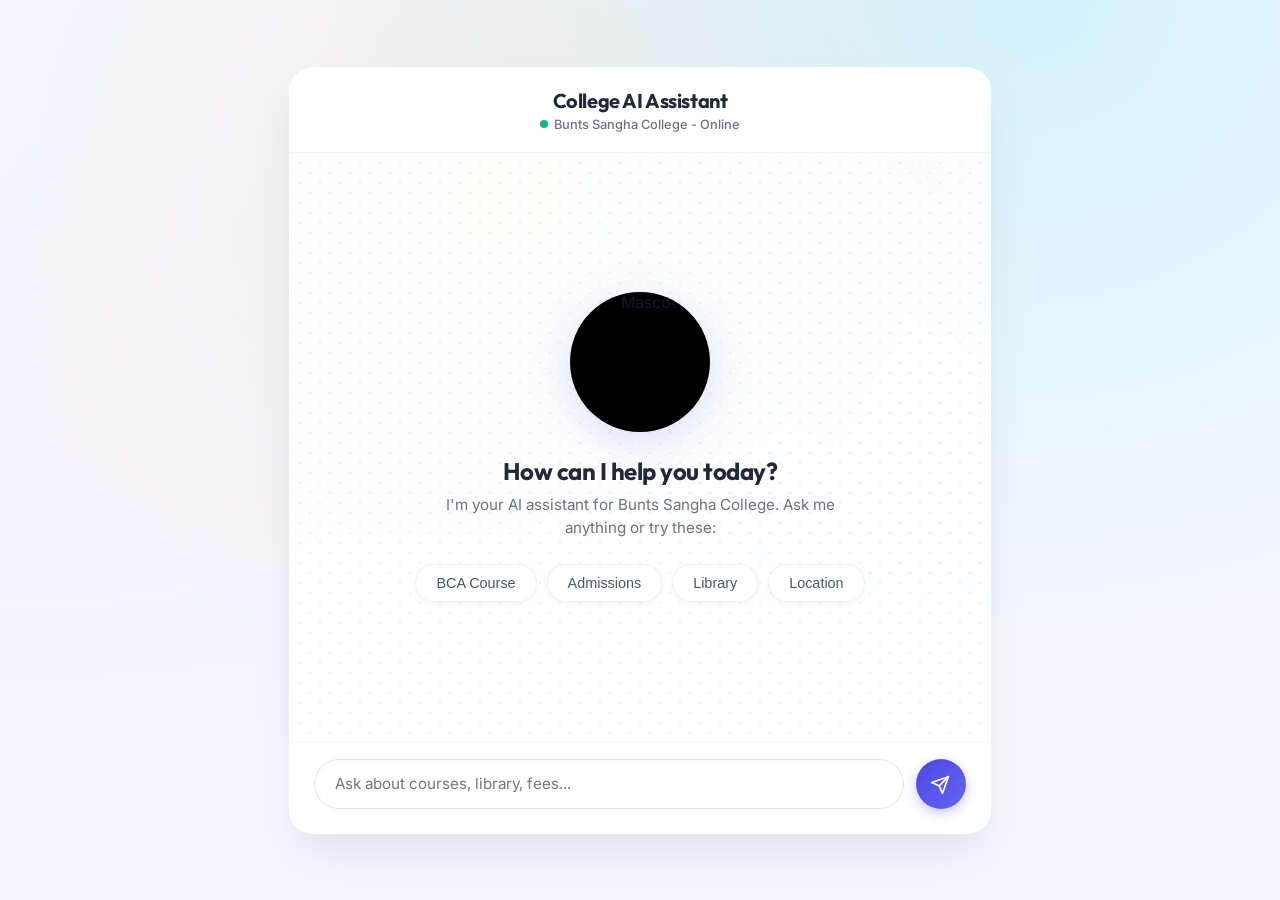
==== index.html @ 878788cc "Add mobile responsiveness with viewport meta and media queries" ====
<!DOCTYPE html>
<html>
<head>
    <meta charset="UTF-8">
    <meta name="viewport" content="width=device-width, initial-scale=1.0">
    <title>College AI Assistant</title>
    <link rel="preconnect" href="https://fonts.googleapis.com">
    <link rel="preconnect" href="https://fonts.gstatic.com" crossorigin>
    <link href="https://fonts.googleapis.com/css2?family=Inter:wght@400;500;600&family=Outfit:wght@500;600;700&display=swap" rel="stylesheet">
    <link rel="stylesheet" href="style.css?v=3">
</head>

<body>

<div class="app">

    <!-- HEADER -->
    <div class="top">
        <h2>College AI Assistant</h2>
        <div class="status-container">
            <span class="status-dot"></span>
            <p>Bunts Sangha College - Online</p>
        </div>
    </div>

    <!-- CHAT AREA -->
    <div id="chat">
        <div class="welcome-screen" id="welcomeScreen">
            <div class="welcome-content">
                <img src="assets/welcome_icon.png" alt="Mascot" class="welcome-mascot">
                <h1>How can I help you today?</h1>
                <p>I'm your AI assistant for Bunts Sangha College. Ask me anything or try these:</p>
                
                <div class="chip-container">
                    <button class="chip" onclick="quickAction('BCA Course Details')">BCA Course</button>
                    <button class="chip" onclick="quickAction('Admission Process')">Admissions</button>
                    <button class="chip" onclick="quickAction('Library timings')">Library</button>
                    <button class="chip" onclick="quickAction('College Location')">Location</button>
                </div>
            </div>
        </div>
    </div>

    <!-- INPUT AREA -->
    <div class="input-area">
        <input 
            type="text" 
            id="msg" 
            placeholder="Ask about courses, library, fees..."
            autocomplete="off"
        >
        <button onclick="sendMessage()" id="sendBtn">
            <svg viewBox="0 0 24 24" fill="none" stroke="currentColor" stroke-width="2" stroke-linecap="round" stroke-linejoin="round">
                <line x1="22" y1="2" x2="11" y2="13"></line>
                <polygon points="22 2 15 22 11 13 2 9 22 2"></polygon>
            </svg>
        </button>
    </div>

</div>

<script src="script.js"></script>

</body>
</html>
---- style.css ----
:root {
    --bg-mesh: radial-gradient(at 0% 0%, hsla(253,16%,7%,1) 0, transparent 50%), radial-gradient(at 50% 0%, hsla(225,39%,30%,1) 0, transparent 50%), radial-gradient(at 100% 0%, hsla(339,49%,30%,1) 0, transparent 50%);
    --bg-light: #f4f7fe;
    
    /* Light Theme Palette */
    --app-bg: rgba(255, 255, 255, 0.85);
    --border: rgba(255, 255, 255, 0.5);
    --header-bg: rgba(255, 255, 255, 0.9);
    --user-msg: linear-gradient(135deg, #4F46E5, #6366F1);
    --user-text: #ffffff;
    --bot-msg: #ffffff;
    --bot-text: #1f2937;
    --input-bg: #ffffff;
    --text-muted: #6b7280;
}

body {
    margin: 0;
    font-family: 'Inter', sans-serif;
    background-color: var(--bg-light);
    background-image: radial-gradient(at 40% 20%, hsla(28,100%,74%,0.15) 0px, transparent 50%),
                      radial-gradient(at 80% 0%, hsla(189,100%,56%,0.15) 0px, transparent 50%),
                      radial-gradient(at 0% 50%, hsla(355,100%,93%,0.15) 0px, transparent 50%);
    min-height: 100vh;
    display: flex;
    align-items: center;
    color: #111827;
}

h1, h2, h3, h4, h5, h6 {
    font-family: 'Outfit', sans-serif;
    margin: 0;
}

/* --- MAIN CONTAINER (GLASSMORPHISM) --- */
.app {
    width: 95%;
    max-width: 700px;
    height: 85vh;
    margin: 0 auto;
    background: var(--app-bg);
    backdrop-filter: blur(20px);
    -webkit-backdrop-filter: blur(20px);
    border: 1px solid var(--border);
    border-radius: 24px;
    display: flex;
    flex-direction: column;
    overflow: hidden;
    box-shadow: 0 25px 50px -12px rgba(0, 0, 0, 0.1), 0 0 0 1px rgba(255,255,255,0.2) inset;
}

/* --- HEADER --- */
.top {
    background: var(--header-bg);
    padding: 20px 24px;
    border-bottom: 1px solid rgba(0,0,0,0.05);
    display: flex;
    flex-direction: column;
    align-items: center;
    gap: 4px;
}

.top h2 {
    font-size: 1.25rem;
    font-weight: 700;
    color: #1f2937;
    letter-spacing: -0.02em;
}

.status-container {
    display: flex;
    align-items: center;
    gap: 6px;
}

.status-container p {
    margin: 0;
    font-size: 0.8rem;
    color: var(--text-muted);
    font-weight: 500;
}

.status-dot {
    width: 8px;
    height: 8px;
    background-color: #10B981;
    border-radius: 50%;
    box-shadow: 0 0 0 0 rgba(16, 185, 129, 0.4);
    animation: pulse 2s infinite;
}

@keyframes pulse {
    0% { transform: scale(0.95); box-shadow: 0 0 0 0 rgba(16, 185, 129, 0.7); }
    70% { transform: scale(1); box-shadow: 0 0 0 6px rgba(16, 185, 129, 0); }
    100% { transform: scale(0.95); box-shadow: 0 0 0 0 rgba(16, 185, 129, 0); }
}

/* --- CHAT AREA --- */
#chat {
    flex: 1;
    padding: 24px;
    overflow-y: auto;
    display: flex;
    flex-direction: column;
    gap: 16px;
    background-image: 
        radial-gradient(rgba(99, 102, 241, 0.1) 1px, transparent 1px),
        radial-gradient(rgba(99, 102, 241, 0.1) 1px, transparent 1px);
    background-size: 20px 20px;
    background-position: 0 0, 10px 10px;
    position: relative;
}

/* --- WELCOME SCREEN --- */
.welcome-screen {
    position: absolute;
    top: 0;
    left: 0;
    width: 100%;
    height: 100%;
    display: flex;
    align-items: center;
    justify-content: center;
    text-align: center;
    padding: 40px;
    box-sizing: border-box;
    z-index: 10;
    transition: opacity 0.5s ease, visibility 0.5s ease;
}

.welcome-screen.hidden {
    opacity: 0;
    visibility: hidden;
    pointer-events: none;
}

.welcome-mascot {
    width: 140px;
    height: 140px;
    max-width: 100%;
    background: #000;
    object-fit: cover;
    border-radius: 50%;
    margin-bottom: 24px;
    filter: drop-shadow(0 10px 20px rgba(99, 102, 241, 0.2));
    animation: float 3s ease-in-out infinite;
}

@keyframes float {
    0%, 100% { transform: translateY(0); }
    50% { transform: translateY(-10px); }
}

.welcome-content {
    display: flex;
    flex-direction: column;
    align-items: center;
    max-width: 100%;
}

.welcome-content h1 {
    font-size: 1.5rem;
    color: #1f2937;
    margin-bottom: 8px;
    letter-spacing: -0.02em;
}

.welcome-content p {
    color: var(--text-muted);
    font-size: 0.95rem;
    max-width: 420px;
    margin: 0 auto 24px;
    line-height: 1.5;
}

.chip-container {
    display: flex;
    flex-wrap: wrap;
    justify-content: center;
    gap: 10px;
    max-width: 500px;
    margin: 0 auto;
}

.chip {
    padding: 10px 20px;
    background: white;
    border: 1px solid rgba(0,0,0,0.06);
    border-radius: 100px;
    font-size: 0.9rem;
    font-weight: 500;
    color: #4b5563;
    cursor: pointer;
    transition: all 0.2s ease;
    box-shadow: 0 2px 6px rgba(0,0,0,0.03);
    width: auto; /* Override global button width */
    height: auto; /* Override global button height */
    display: inline-flex;
    align-items: center;
    justify-content: center;
}

.chip:hover {
    border-color: #6366F1;
    color: #6366F1;
    background: rgba(99, 102, 241, 0.05);
    transform: translateY(-2px);
    box-shadow: 0 4px 12px rgba(99, 102, 241, 0.1);
}

/* Custom Scrollbar */
#chat::-webkit-scrollbar {
    width: 6px;
}
#chat::-webkit-scrollbar-track {
    background: transparent;
}
#chat::-webkit-scrollbar-thumb {
    background: rgba(0,0,0,0.1);
    border-radius: 10px;
}

/* --- MESSAGES --- */
.message {
    display: flex;
    align-items: flex-end;
}

.animate-message {
    animation: slideUp 0.4s cubic-bezier(0.16, 1, 0.3, 1) forwards;
}

@keyframes slideUp {
    from { opacity: 0; transform: translateY(15px); }
    to { opacity: 1; transform: translateY(0); }
}

.avatar {
    width: 36px;
    height: 36px;
    border-radius: 50%;
    object-fit: cover;
    background: white;
    border: 2px solid white;
    box-shadow: 0 2px 5px rgba(0,0,0,0.08);
}

.user { 
    justify-content: flex-end; 
    gap: 12px;
}

.bot { 
    justify-content: flex-start; 
    gap: 12px;
}

.user span {
    background: var(--user-msg);
    color: var(--user-text);
    padding: 12px 16px;
    border-radius: 18px 18px 4px 18px;
    max-width: 75%;
    font-size: 0.95rem;
    line-height: 1.4;
    word-wrap: break-word;
    box-shadow: 0 4px 12px rgba(79, 70, 229, 0.2);
}

.bot span {
    background: var(--bot-msg);
    color: var(--bot-text);
    padding: 12px 16px;
    border-radius: 18px 18px 18px 4px;
    max-width: 75%;
    font-size: 0.95rem;
    line-height: 1.4;
    box-shadow: 0 2px 10px rgba(0,0,0,0.05);
    border: 1px solid rgba(0,0,0,0.03);
}

/* --- TYPING INDICATOR --- */
.typing {
    display: flex;
    align-items: center;
    gap: 4px;
    padding: 16px !important;
}

.dot {
    width: 6px;
    height: 6px;
    background: #a1a1aa;
    border-radius: 50%;
    animation: typing-dots 1.4s infinite ease-in-out;
}

.dot:nth-child(2) { animation-delay: 0.2s; }
.dot:nth-child(3) { animation-delay: 0.4s; }

@keyframes typing-dots {
    0%, 80%, 100% { transform: translateY(0); }
    40% { transform: translateY(-5px); }
}

/* --- INPUT AREA --- */
.input-area {
    padding: 16px 24px 24px;
    background: var(--header-bg);
    display: flex;
    gap: 12px;
    border-top: 1px solid rgba(0,0,0,0.03);
}

input {
    flex: 1;
    padding: 14px 20px;
    border: 1px solid rgba(0,0,0,0.1);
    border-radius: 100px; /* Pill shape */
    font-family: inherit;
    font-size: 0.95rem;
    background: var(--input-bg);
    outline: none;
    transition: all 0.2s ease;
    box-shadow: 0 2px 10px rgba(0,0,0,0.02) inset;
}

input:focus {
    border-color: #6366F1;
    box-shadow: 0 0 0 3px rgba(99, 102, 241, 0.1);
}

button {
    width: 50px;
    height: 50px;
    border-radius: 50%;
    background: linear-gradient(135deg, #4F46E5, #6366F1);
    color: white;
    border: none;
    display: flex;
    align-items: center;
    justify-content: center;
    cursor: pointer;
    transition: all 0.2s ease;
    box-shadow: 0 4px 12px rgba(79, 70, 229, 0.3);
}

button:hover {
    transform: translateY(-2px);
    box-shadow: 0 6px 16px rgba(79, 70, 229, 0.4);
}

button:active {
    transform: translateY(0);
}

button svg {
    width: 20px;
    height: 20px;
    margin-left: -2px; /* slight visual optical alignment */
    margin-top: 2px;
}

/* --- RESPONSIVE: MOBILE --- */
@media (max-width: 600px) {
    body {
        align-items: stretch;
    }

    .app {
        width: 100%;
        max-width: 100%;
        height: 100vh;
        height: 100dvh; /* Dynamic viewport height for mobile browsers */
        border-radius: 0;
        border: none;
        box-shadow: none;
    }

    .top {
        padding: 14px 16px;
    }

    .top h2 {
        font-size: 1.1rem;
    }

    .status-container p {
        font-size: 0.72rem;
    }

    #chat {
        padding: 16px;
        gap: 12px;
    }

    .welcome-screen {
        padding: 20px;
    }

    .welcome-mascot {
        width: 100px;
        height: 100px;
    }

    .welcome-content h1 {
        font-size: 1.2rem;
    }

    .welcome-content p {
        font-size: 0.85rem;
        margin-bottom: 16px;
    }

    .chip-container {
        gap: 8px;
    }

    .chip {
        padding: 8px 14px;
        font-size: 0.8rem;
    }

    .avatar {
        width: 28px;
        height: 28px;
    }

    .user span, .bot span {
        padding: 10px 14px;
        font-size: 0.88rem;
        max-width: 80%;
    }

    .input-area {
        padding: 12px 12px 16px;
        gap: 8px;
    }

    input {
        padding: 12px 16px;
        font-size: 0.9rem;
    }

    button#sendBtn {
        width: 44px;
        height: 44px;
    }

    button#sendBtn svg {
        width: 18px;
        height: 18px;
    }
}
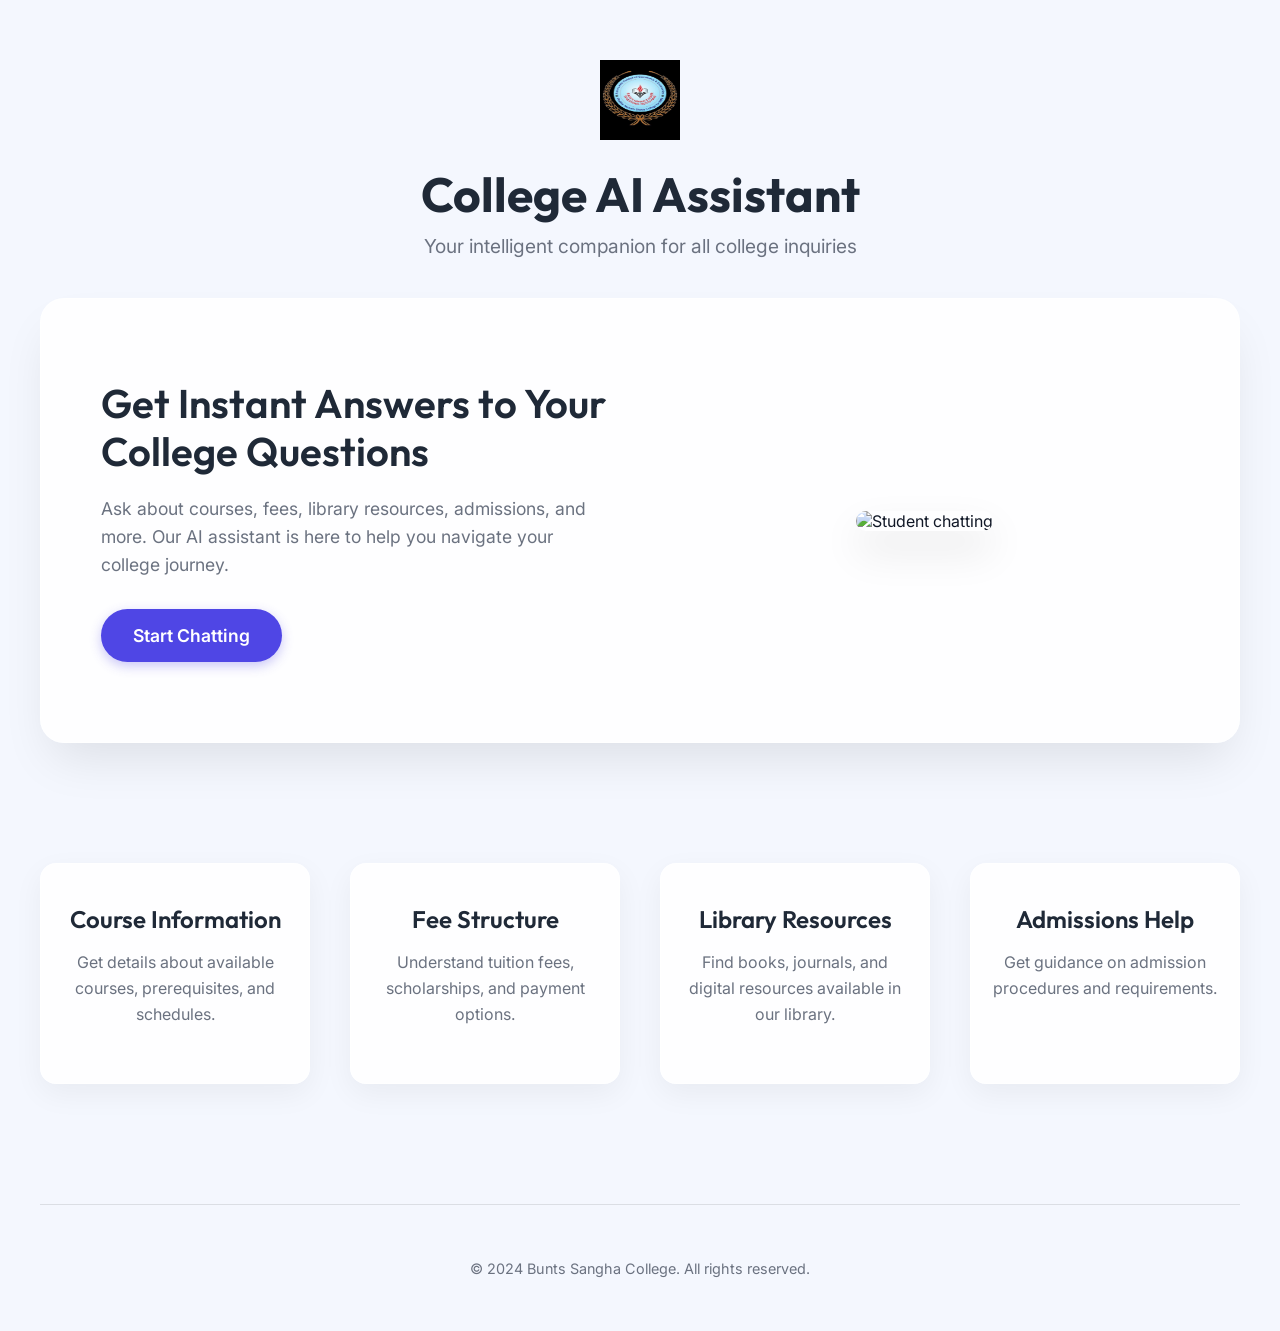
==== commit 96ec14cf: "Refactor code structure for improved readability and maintainability" ====
--- a/index.html
+++ b/index.html
@@ -1,65 +1,62 @@
 <!DOCTYPE html>
 <html>
 <head>
-    <meta charset="UTF-8">
-    <meta name="viewport" content="width=device-width, initial-scale=1.0">
     <title>College AI Assistant</title>
     <link rel="preconnect" href="https://fonts.googleapis.com">
     <link rel="preconnect" href="https://fonts.gstatic.com" crossorigin>
     <link href="https://fonts.googleapis.com/css2?family=Inter:wght@400;500;600&family=Outfit:wght@500;600;700&display=swap" rel="stylesheet">
-    <link rel="stylesheet" href="style.css?v=3">
+    <link rel="stylesheet" href="style.css">
 </head>
 
 <body>
 
-<div class="app">
+<div class="landing-container">
 
     <!-- HEADER -->
-    <div class="top">
-        <h2>College AI Assistant</h2>
-        <div class="status-container">
-            <span class="status-dot"></span>
-            <p>Bunts Sangha College - Online</p>
+    <header class="landing-header">
+        <img src="assets/logo.png" alt="College Logo" class="logo">
+        <h1>College AI Assistant</h1>
+        <p>Your intelligent companion for all college inquiries</p>
+    </header>
+
+    <!-- HERO SECTION -->
+    <section class="hero">
+        <div class="hero-content">
+            <h2>Get Instant Answers to Your College Questions</h2>
+            <p>Ask about courses, fees, library resources, admissions, and more. Our AI assistant is here to help you navigate your college journey.</p>
+            <a href="chat.html" class="cta-button">Start Chatting</a>
         </div>
-    </div>
+        <div class="hero-image">
+            <img src="assets/user.png" alt="Student chatting" class="hero-img">
+        </div>
+    </section>
 
-    <!-- CHAT AREA -->
-    <div id="chat">
-        <div class="welcome-screen" id="welcomeScreen">
-            <div class="welcome-content">
-                <img src="assets/welcome_icon.png" alt="Mascot" class="welcome-mascot">
-                <h1>How can I help you today?</h1>
-                <p>I'm your AI assistant for Bunts Sangha College. Ask me anything or try these:</p>
-                
-                <div class="chip-container">
-                    <button class="chip" onclick="quickAction('BCA Course Details')">BCA Course</button>
-                    <button class="chip" onclick="quickAction('Admission Process')">Admissions</button>
-                    <button class="chip" onclick="quickAction('Library timings')">Library</button>
-                    <button class="chip" onclick="quickAction('College Location')">Location</button>
-                </div>
-            </div>
+    <!-- FEATURES -->
+    <section class="features">
+        <div class="feature">
+            <h3>Course Information</h3>
+            <p>Get details about available courses, prerequisites, and schedules.</p>
         </div>
-    </div>
+        <div class="feature">
+            <h3>Fee Structure</h3>
+            <p>Understand tuition fees, scholarships, and payment options.</p>
+        </div>
+        <div class="feature">
+            <h3>Library Resources</h3>
+            <p>Find books, journals, and digital resources available in our library.</p>
+        </div>
+        <div class="feature">
+            <h3>Admissions Help</h3>
+            <p>Get guidance on admission procedures and requirements.</p>
+        </div>
+    </section>
 
-    <!-- INPUT AREA -->
-    <div class="input-area">
-        <input 
-            type="text" 
-            id="msg" 
-            placeholder="Ask about courses, library, fees..."
-            autocomplete="off"
-        >
-        <button onclick="sendMessage()" id="sendBtn">
-            <svg viewBox="0 0 24 24" fill="none" stroke="currentColor" stroke-width="2" stroke-linecap="round" stroke-linejoin="round">
-                <line x1="22" y1="2" x2="11" y2="13"></line>
-                <polygon points="22 2 15 22 11 13 2 9 22 2"></polygon>
-            </svg>
-        </button>
-    </div>
+    <!-- FOOTER -->
+    <footer class="landing-footer">
+        <p>&copy; 2024 Bunts Sangha College. All rights reserved.</p>
+    </footer>
 
 </div>
 
-<script src="script.js"></script>
-
 </body>
 </html>
--- a/style.css
+++ b/style.css
@@ -6,7 +6,7 @@
     --app-bg: rgba(255, 255, 255, 0.85);
     --border: rgba(255, 255, 255, 0.5);
     --header-bg: rgba(255, 255, 255, 0.9);
-    --user-msg: linear-gradient(135deg, #4F46E5, #6366F1);
+    --user-msg: #4F46E5;
     --user-text: #ffffff;
     --bot-msg: #ffffff;
     --bot-text: #1f2937;
@@ -18,9 +18,6 @@
     margin: 0;
     font-family: 'Inter', sans-serif;
     background-color: var(--bg-light);
-    background-image: radial-gradient(at 40% 20%, hsla(28,100%,74%,0.15) 0px, transparent 50%),
-                      radial-gradient(at 80% 0%, hsla(189,100%,56%,0.15) 0px, transparent 50%),
-                      radial-gradient(at 0% 50%, hsla(355,100%,93%,0.15) 0px, transparent 50%);
     min-height: 100vh;
     display: flex;
     align-items: center;
@@ -103,109 +100,6 @@
     display: flex;
     flex-direction: column;
     gap: 16px;
-    background-image: 
-        radial-gradient(rgba(99, 102, 241, 0.1) 1px, transparent 1px),
-        radial-gradient(rgba(99, 102, 241, 0.1) 1px, transparent 1px);
-    background-size: 20px 20px;
-    background-position: 0 0, 10px 10px;
-    position: relative;
-}
-
-/* --- WELCOME SCREEN --- */
-.welcome-screen {
-    position: absolute;
-    top: 0;
-    left: 0;
-    width: 100%;
-    height: 100%;
-    display: flex;
-    align-items: center;
-    justify-content: center;
-    text-align: center;
-    padding: 40px;
-    box-sizing: border-box;
-    z-index: 10;
-    transition: opacity 0.5s ease, visibility 0.5s ease;
-}
-
-.welcome-screen.hidden {
-    opacity: 0;
-    visibility: hidden;
-    pointer-events: none;
-}
-
-.welcome-mascot {
-    width: 140px;
-    height: 140px;
-    max-width: 100%;
-    background: #000;
-    object-fit: cover;
-    border-radius: 50%;
-    margin-bottom: 24px;
-    filter: drop-shadow(0 10px 20px rgba(99, 102, 241, 0.2));
-    animation: float 3s ease-in-out infinite;
-}
-
-@keyframes float {
-    0%, 100% { transform: translateY(0); }
-    50% { transform: translateY(-10px); }
-}
-
-.welcome-content {
-    display: flex;
-    flex-direction: column;
-    align-items: center;
-    max-width: 100%;
-}
-
-.welcome-content h1 {
-    font-size: 1.5rem;
-    color: #1f2937;
-    margin-bottom: 8px;
-    letter-spacing: -0.02em;
-}
-
-.welcome-content p {
-    color: var(--text-muted);
-    font-size: 0.95rem;
-    max-width: 420px;
-    margin: 0 auto 24px;
-    line-height: 1.5;
-}
-
-.chip-container {
-    display: flex;
-    flex-wrap: wrap;
-    justify-content: center;
-    gap: 10px;
-    max-width: 500px;
-    margin: 0 auto;
-}
-
-.chip {
-    padding: 10px 20px;
-    background: white;
-    border: 1px solid rgba(0,0,0,0.06);
-    border-radius: 100px;
-    font-size: 0.9rem;
-    font-weight: 500;
-    color: #4b5563;
-    cursor: pointer;
-    transition: all 0.2s ease;
-    box-shadow: 0 2px 6px rgba(0,0,0,0.03);
-    width: auto; /* Override global button width */
-    height: auto; /* Override global button height */
-    display: inline-flex;
-    align-items: center;
-    justify-content: center;
-}
-
-.chip:hover {
-    border-color: #6366F1;
-    color: #6366F1;
-    background: rgba(99, 102, 241, 0.05);
-    transform: translateY(-2px);
-    box-shadow: 0 4px 12px rgba(99, 102, 241, 0.1);
 }
 
 /* Custom Scrollbar */
@@ -334,7 +228,7 @@
     width: 50px;
     height: 50px;
     border-radius: 50%;
-    background: linear-gradient(135deg, #4F46E5, #6366F1);
+    background: #4F46E5;
     color: white;
     border: none;
     display: flex;
@@ -361,94 +255,173 @@
     margin-top: 2px;
 }
 
-/* --- RESPONSIVE: MOBILE --- */
-@media (max-width: 600px) {
-    body {
-        align-items: stretch;
+/* --- LANDING PAGE STYLES --- */
+
+.landing-container {
+    max-width: 1200px;
+    margin: 0 auto;
+    padding: 0 20px;
+}
+
+.landing-header {
+    text-align: center;
+    padding: 60px 0 40px;
+}
+
+.logo {
+    width: 80px;
+    height: 80px;
+    margin-bottom: 20px;
+}
+
+.landing-header h1 {
+    font-size: 3rem;
+    font-weight: 700;
+    color: #1f2937;
+    margin-bottom: 10px;
+}
+
+.landing-header p {
+    font-size: 1.2rem;
+    color: var(--text-muted);
+    max-width: 600px;
+    margin: 0 auto;
+}
+
+.hero {
+    display: flex;
+    align-items: center;
+    gap: 60px;
+    padding: 80px 0;
+    background: var(--app-bg);
+    backdrop-filter: blur(20px);
+    -webkit-backdrop-filter: blur(20px);
+    border: 1px solid var(--border);
+    border-radius: 24px;
+    margin-bottom: 60px;
+    box-shadow: 0 25px 50px -12px rgba(0, 0, 0, 0.1);
+}
+
+.hero-content {
+    flex: 1;
+    padding-left: 60px;
+}
+
+.hero-content h2 {
+    font-size: 2.5rem;
+    font-weight: 600;
+    color: #1f2937;
+    margin-bottom: 20px;
+    line-height: 1.2;
+}
+
+.hero-content p {
+    font-size: 1.1rem;
+    color: var(--text-muted);
+    line-height: 1.6;
+    margin-bottom: 30px;
+}
+
+.cta-button {
+    display: inline-block;
+    padding: 16px 32px;
+    background: #4F46E5;
+    color: white;
+    text-decoration: none;
+    border-radius: 50px;
+    font-weight: 600;
+    font-size: 1.1rem;
+    transition: all 0.2s ease;
+    box-shadow: 0 4px 12px rgba(79, 70, 229, 0.3);
+}
+
+.cta-button:hover {
+    transform: translateY(-2px);
+    box-shadow: 0 6px 16px rgba(79, 70, 229, 0.4);
+}
+
+.hero-image {
+    flex: 1;
+    text-align: center;
+    padding-right: 60px;
+    border-radius: 50%;
+}
+
+.hero-img {
+    width: 300px;
+    height: 300px;
+    object-fit: cover;
+    border-radius: 20px;
+    box-shadow: 0 20px 40px rgba(0, 0, 0, 0.1);
+}
+
+.features {
+    display: grid;
+    grid-template-columns: repeat(auto-fit, minmax(250px, 1fr));
+    gap: 40px;
+    padding: 60px 0;
+}
+
+.feature {
+    text-align: center;
+    padding: 40px 20px;
+    background: var(--app-bg);
+    backdrop-filter: blur(20px);
+    -webkit-backdrop-filter: blur(20px);
+    border: 1px solid var(--border);
+    border-radius: 16px;
+    box-shadow: 0 10px 30px rgba(0, 0, 0, 0.05);
+}
+
+.feature h3 {
+    font-size: 1.5rem;
+    font-weight: 600;
+    color: #1f2937;
+    margin-bottom: 15px;
+}
+
+.feature p {
+    color: var(--text-muted);
+    line-height: 1.6;
+}
+
+.landing-footer {
+    text-align: center;
+    padding: 40px 0;
+    border-top: 1px solid rgba(0, 0, 0, 0.1);
+    margin-top: 60px;
+}
+
+.landing-footer p {
+    color: var(--text-muted);
+    font-size: 0.9rem;
+}
+
+/* Responsive Design */
+@media (max-width: 768px) {
+    .hero {
+        flex-direction: column;
+        text-align: center;
+        gap: 40px;
+        padding: 40px 20px;
     }
 
-    .app {
-        width: 100%;
-        max-width: 100%;
-        height: 100vh;
-        height: 100dvh; /* Dynamic viewport height for mobile browsers */
-        border-radius: 0;
-        border: none;
-        box-shadow: none;
+    .hero-content, .hero-image {
+        padding-left: 0;
+        padding-right: 0;
     }
 
-    .top {
-        padding: 14px 16px;
+    .hero-content h2 {
+        font-size: 2rem;
     }
 
-    .top h2 {
-        font-size: 1.1rem;
+    .landing-header h1 {
+        font-size: 2.5rem;
     }
 
-    .status-container p {
-        font-size: 0.72rem;
-    }
-
-    #chat {
-        padding: 16px;
-        gap: 12px;
-    }
-
-    .welcome-screen {
-        padding: 20px;
-    }
-
-    .welcome-mascot {
-        width: 100px;
-        height: 100px;
-    }
-
-    .welcome-content h1 {
-        font-size: 1.2rem;
-    }
-
-    .welcome-content p {
-        font-size: 0.85rem;
-        margin-bottom: 16px;
-    }
-
-    .chip-container {
-        gap: 8px;
-    }
-
-    .chip {
-        padding: 8px 14px;
-        font-size: 0.8rem;
-    }
-
-    .avatar {
-        width: 28px;
-        height: 28px;
-    }
-
-    .user span, .bot span {
-        padding: 10px 14px;
-        font-size: 0.88rem;
-        max-width: 80%;
-    }
-
-    .input-area {
-        padding: 12px 12px 16px;
-        gap: 8px;
-    }
-
-    input {
-        padding: 12px 16px;
-        font-size: 0.9rem;
-    }
-
-    button#sendBtn {
-        width: 44px;
-        height: 44px;
-    }
-
-    button#sendBtn svg {
-        width: 18px;
-        height: 18px;
+    .features {
+        grid-template-columns: 1fr;
+        gap: 20px;
+        padding: 40px 0;
     }
 }
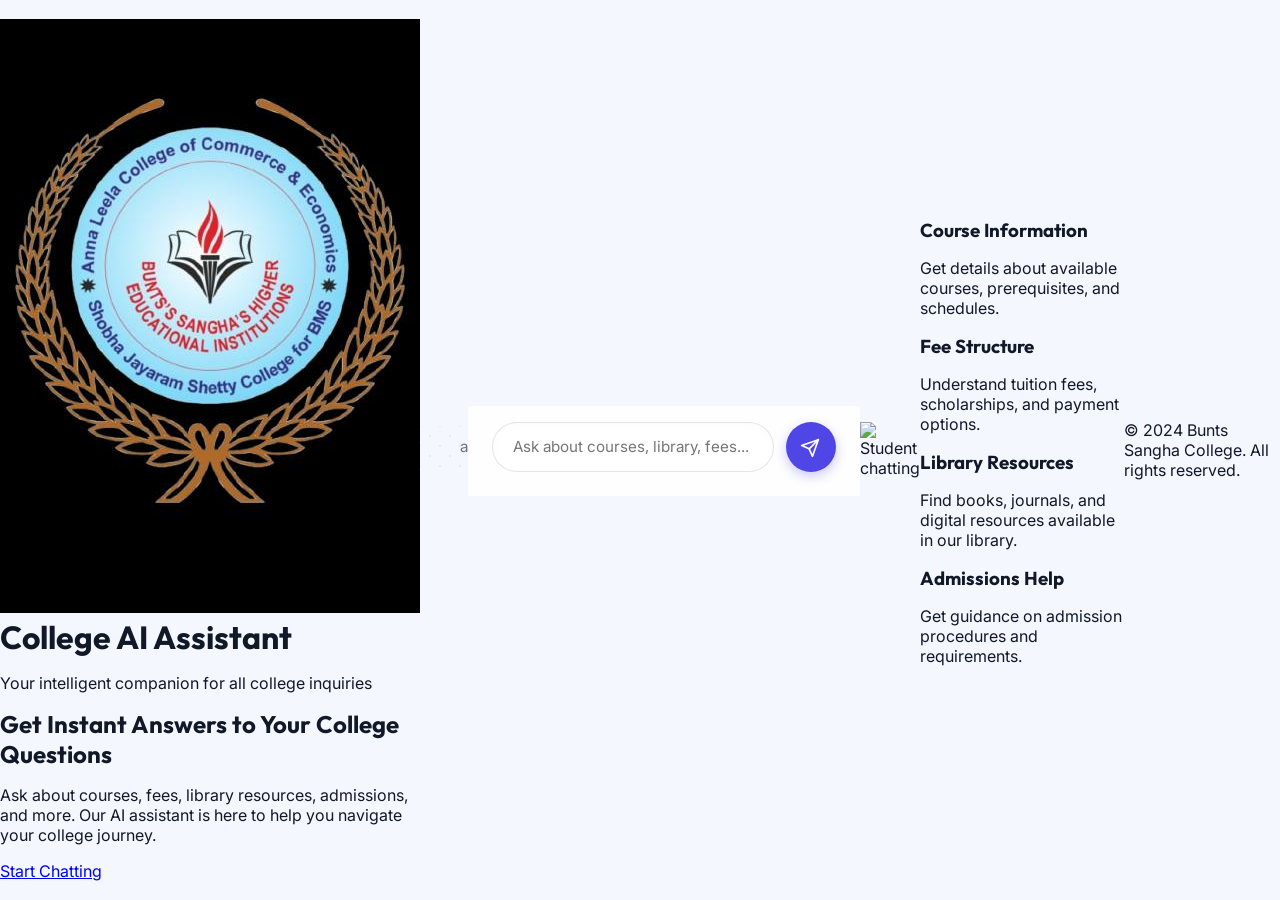
==== commit 9b9ecfbc: "Merge branch 'main' into main" ====
--- a/index.html
+++ b/index.html
@@ -1,11 +1,13 @@
 <!DOCTYPE html>
 <html>
 <head>
+    <meta charset="UTF-8">
+    <meta name="viewport" content="width=device-width, initial-scale=1.0">
     <title>College AI Assistant</title>
     <link rel="preconnect" href="https://fonts.googleapis.com">
     <link rel="preconnect" href="https://fonts.gstatic.com" crossorigin>
     <link href="https://fonts.googleapis.com/css2?family=Inter:wght@400;500;600&family=Outfit:wght@500;600;700&display=swap" rel="stylesheet">
-    <link rel="stylesheet" href="style.css">
+    <link rel="stylesheet" href="style.css?v=3">
 </head>
 
 <body>
@@ -26,6 +28,41 @@
             <p>Ask about courses, fees, library resources, admissions, and more. Our AI assistant is here to help you navigate your college journey.</p>
             <a href="chat.html" class="cta-button">Start Chatting</a>
         </div>
+    </div>
+
+    <!-- CHAT AREA -->
+    <div id="chat">
+        <div class="welcome-screen" id="welcomeScreen">
+            <div class="welcome-content">
+                <img src="assets/welcome_icon.png" alt="Mascot" class="welcome-mascot">
+                <h1>How can I help you today?</h1>
+                <p>I'm your AI assistant for Bunts Sangha College. Ask me anything or try these:</p>
+                
+                <div class="chip-container">
+                    <button class="chip" onclick="quickAction('BCA Course Details')">BCA Course</button>
+                    <button class="chip" onclick="quickAction('Admission Process')">Admissions</button>
+                    <button class="chip" onclick="quickAction('Library timings')">Library</button>
+                    <button class="chip" onclick="quickAction('College Location')">Location</button>
+                </div>
+            </div>
+        </div>
+    </div>
+
+    <!-- INPUT AREA -->
+    <div class="input-area">
+        <input 
+            type="text" 
+            id="msg" 
+            placeholder="Ask about courses, library, fees..."
+            autocomplete="off"
+        >
+        <button onclick="sendMessage()" id="sendBtn">
+            <svg viewBox="0 0 24 24" fill="none" stroke="currentColor" stroke-width="2" stroke-linecap="round" stroke-linejoin="round">
+                <line x1="22" y1="2" x2="11" y2="13"></line>
+                <polygon points="22 2 15 22 11 13 2 9 22 2"></polygon>
+            </svg>
+        </button>
+    </div>
         <div class="hero-image">
             <img src="assets/user.png" alt="Student chatting" class="hero-img">
         </div>
--- a/style.css
+++ b/style.css
@@ -9,7 +9,7 @@
     --user-msg: #4F46E5;
     --user-text: #ffffff;
     --bot-msg: #ffffff;
-    --bot-text: #1f2937;
+    --bot-text: #1f2938;
     --input-bg: #ffffff;
     --text-muted: #6b7280;
 }
@@ -100,6 +100,109 @@
     display: flex;
     flex-direction: column;
     gap: 16px;
+    background-image: 
+        radial-gradient(rgba(99, 102, 241, 0.1) 1px, transparent 1px),
+        radial-gradient(rgba(99, 102, 241, 0.1) 1px, transparent 1px);
+    background-size: 20px 20px;
+    background-position: 0 0, 10px 10px;
+    position: relative;
+}
+
+/* --- WELCOME SCREEN --- */
+.welcome-screen {
+    position: absolute;
+    top: 0;
+    left: 0;
+    width: 100%;
+    height: 100%;
+    display: flex;
+    align-items: center;
+    justify-content: center;
+    text-align: center;
+    padding: 40px;
+    box-sizing: border-box;
+    z-index: 10;
+    transition: opacity 0.5s ease, visibility 0.5s ease;
+}
+
+.welcome-screen.hidden {
+    opacity: 0;
+    visibility: hidden;
+    pointer-events: none;
+}
+
+.welcome-mascot {
+    width: 140px;
+    height: 140px;
+    max-width: 100%;
+    background: #000;
+    object-fit: cover;
+    border-radius: 50%;
+    margin-bottom: 24px;
+    filter: drop-shadow(0 10px 20px rgba(99, 102, 241, 0.2));
+    animation: float 3s ease-in-out infinite;
+}
+
+@keyframes float {
+    0%, 100% { transform: translateY(0); }
+    50% { transform: translateY(-10px); }
+}
+
+.welcome-content {
+    display: flex;
+    flex-direction: column;
+    align-items: center;
+    max-width: 100%;
+}
+
+.welcome-content h1 {
+    font-size: 1.5rem;
+    color: #1f2937;
+    margin-bottom: 8px;
+    letter-spacing: -0.02em;
+}
+
+.welcome-content p {
+    color: var(--text-muted);
+    font-size: 0.95rem;
+    max-width: 420px;
+    margin: 0 auto 24px;
+    line-height: 1.5;
+}
+
+.chip-container {
+    display: flex;
+    flex-wrap: wrap;
+    justify-content: center;
+    gap: 10px;
+    max-width: 500px;
+    margin: 0 auto;
+}
+
+.chip {
+    padding: 10px 20px;
+    background: white;
+    border: 1px solid rgba(0,0,0,0.06);
+    border-radius: 100px;
+    font-size: 0.9rem;
+    font-weight: 500;
+    color: #4b5563;
+    cursor: pointer;
+    transition: all 0.2s ease;
+    box-shadow: 0 2px 6px rgba(0,0,0,0.03);
+    width: auto; /* Override global button width */
+    height: auto; /* Override global button height */
+    display: inline-flex;
+    align-items: center;
+    justify-content: center;
+}
+
+.chip:hover {
+    border-color: #6366F1;
+    color: #6366F1;
+    background: rgba(99, 102, 241, 0.05);
+    transform: translateY(-2px);
+    box-shadow: 0 4px 12px rgba(99, 102, 241, 0.1);
 }
 
 /* Custom Scrollbar */
@@ -255,6 +358,95 @@
     margin-top: 2px;
 }
 
+/* --- RESPONSIVE: MOBILE --- */
+@media (max-width: 600px) {
+    body {
+        align-items: stretch;
+    }
+
+    .app {
+        width: 100%;
+        max-width: 100%;
+        height: 100vh;
+        height: 100dvh; /* Dynamic viewport height for mobile browsers */
+        border-radius: 0;
+        border: none;
+        box-shadow: none;
+    }
+
+    .top {
+        padding: 14px 16px;
+    }
+
+    .top h2 {
+        font-size: 1.1rem;
+    }
+
+    .status-container p {
+        font-size: 0.72rem;
+    }
+
+    #chat {
+        padding: 16px;
+        gap: 12px;
+    }
+
+    .welcome-screen {
+        padding: 20px;
+    }
+
+    .welcome-mascot {
+        width: 100px;
+        height: 100px;
+    }
+
+    .welcome-content h1 {
+        font-size: 1.2rem;
+    }
+
+    .welcome-content p {
+        font-size: 0.85rem;
+        margin-bottom: 16px;
+    }
+
+    .chip-container {
+        gap: 8px;
+    }
+
+    .chip {
+        padding: 8px 14px;
+        font-size: 0.8rem;
+    }
+
+    .avatar {
+        width: 28px;
+        height: 28px;
+    }
+
+    .user span, .bot span {
+        padding: 10px 14px;
+        font-size: 0.88rem;
+        max-width: 80%;
+    }
+
+    .input-area {
+        padding: 12px 12px 16px;
+        gap: 8px;
+    }
+
+    input {
+        padding: 12px 16px;
+        font-size: 0.9rem;
+    }
+
+    button#sendBtn {
+        width: 44px;
+        height: 44px;
+    }
+
+    button#sendBtn svg {
+        width: 18px;
+        height: 18px;
 /* --- LANDING PAGE STYLES --- */
 
 .landing-container {
